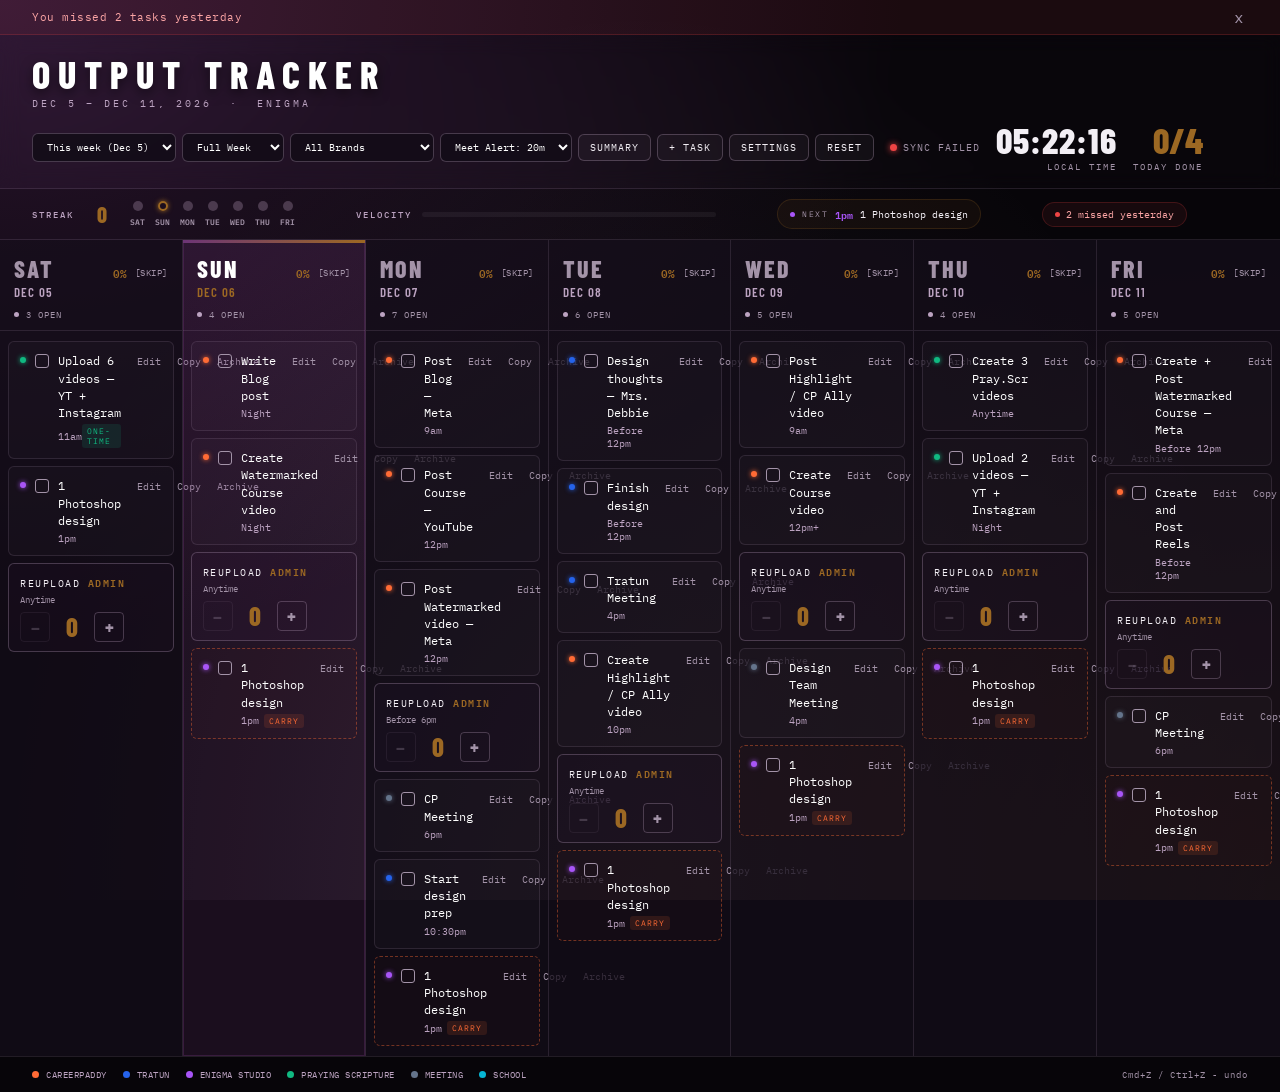
==== index.html @ 69f6b98d "Add task editing controls" ====
<!DOCTYPE html>
<html lang="en">
<head>
  <meta charset="UTF-8">
  <meta name="viewport" content="width=device-width, initial-scale=1.0">
  <title>ENIGMA - Output Tracker</title>
  <link rel="preconnect" href="https://fonts.googleapis.com">
  <link href="https://fonts.googleapis.com/css2?family=Barlow+Condensed:wght@400;600;700;800&family=IBM+Plex+Mono:wght@300;400;500;600&display=swap" rel="stylesheet">
  <link rel="stylesheet" href="styles.css">
</head>
<body>
  <div class="offline-banner" id="offlineBanner">You are offline - changes are queued and will sync when connection returns</div>
  <div class="missed-banner" id="missedBanner">
    <span id="missedBannerText"></span>
    <span class="missed-banner-dismiss" id="missedBannerDismiss">x</span>
  </div>

  <div class="header">
    <div>
      <div class="brand-title">OUTPUT TRACKER</div>
      <div class="brand-sub" id="weekRangeDisplay">ENIGMA</div>
    </div>
    <div class="header-right">
      <div class="controls-wrapper">
        <select class="select-dropdown" id="weekPicker" title="Select week"></select>
        <select class="select-dropdown" id="viewLayoutSwitch">
          <option value="week">Full Week</option>
          <option value="day">Single Day</option>
        </select>
        <select class="select-dropdown" id="brandFilter">
          <option value="all">All Brands</option>
          <option value="cp">CareerPaddy</option>
          <option value="tratun">Tratun</option>
          <option value="studio">Enigma Studio</option>
          <option value="pray">Praying Scripture</option>
          <option value="meet">Meetings</option>
          <option value="school">School</option>
        </select>
        <select class="select-dropdown" id="meetingOffsetConfig">
          <option value="20">Meet Alert: 20m</option>
          <option value="15">Meet Alert: 15m</option>
          <option value="30">Meet Alert: 30m</option>
        </select>
        <button class="action-btn" id="summaryViewToggleBtn">Summary</button>
        <button class="action-btn" id="addTaskBtn">+ Task</button>
        <button class="action-btn" id="settingsBtn">Settings</button>
        <button class="action-btn danger" id="resetBtn">Reset</button>
      </div>
      <div class="sync-indicator">
        <div class="sync-dot" id="syncDot"></div>
        <span id="syncLabel">Synced</span>
      </div>
      <div class="meta-time-block">
        <div class="clock-display">
          <div class="clock-time" id="liveClockDisplay">00:00:00</div>
          <div class="clock-label">Local Time</div>
        </div>
        <div class="today-block">
          <div class="today-count" id="todayCount">-</div>
          <div class="today-count-label">Today Done</div>
        </div>
      </div>
    </div>
  </div>

  <div class="metrics-bar">
    <div class="streak-block">
      <div class="streak-label">Streak</div>
      <div class="streak-count" id="streakCount">0</div>
      <div class="streak-dots" id="streakDots"></div>
    </div>
    <div class="velocity-block">
      <div class="streak-label">Velocity</div>
      <div class="progress-bg"><div class="progress-fill" id="velocityFill"></div></div>
    </div>
    <div id="nextUpSlot"></div>
    <div id="missedChipSlot"></div>
    <div id="realtimeBadgeSlot"></div>
  </div>

  <div class="day-tabs-row" id="dayTabsRow"></div>

  <div class="grid-wrapper" id="gridWrapper">
    <div class="week-grid" id="weekGrid">
      <div class="grid-loading">
        <div class="grid-loading-bar"><div class="grid-loading-fill"></div></div>
        <div class="grid-loading-text">Loading from cloud...</div>
      </div>
    </div>
    <div class="summary-view-pane" id="summaryViewPane">
      <div class="command-brief-card">
        <div>
          <div class="macro-title">Command Brief</div>
          <div class="brief-subtitle" id="briefSubtitle">Current week operating signal</div>
        </div>
        <div class="brief-grid" id="briefGrid"></div>
      </div>
      <div class="macro-card">
        <div class="macro-title">Brand Track Diagnostics</div>
        <div id="brandMetricsAnchor"></div>
      </div>
      <div class="reupload-running-block">
        <div class="reupload-running-title">Weekly Cumulative Reuploads</div>
        <div class="reupload-running-count" id="reuploadRunningCount">0</div>
      </div>
      <div class="history-card">
        <div class="macro-title">Week History</div>
        <div id="weekHistoryAnchor"></div>
      </div>
    </div>
  </div>

  <div class="footer-legend">
    <div class="footer-left">
      <div class="legend-item"><div class="l-dot" style="background:var(--cp)"></div>CareerPaddy</div>
      <div class="legend-item"><div class="l-dot" style="background:var(--tratun)"></div>Tratun</div>
      <div class="legend-item"><div class="l-dot" style="background:var(--studio)"></div>Enigma Studio</div>
      <div class="legend-item"><div class="l-dot" style="background:var(--pray)"></div>Praying Scripture</div>
      <div class="legend-item"><div class="l-dot" style="background:var(--meet)"></div>Meeting</div>
      <div class="legend-item"><div class="l-dot" style="background:var(--school)"></div>School</div>
    </div>
    <div class="footer-hint">Cmd+Z / Ctrl+Z - undo</div>
  </div>

  <div class="undo-toast" id="undoToast">
    <span id="undoToastMsg">Action undone</span>
    <span class="undo-btn" id="undoBtnEl">UNDO</span>
  </div>

  <div class="modal" id="taskModal">
    <div class="modal-content">
      <h3 id="taskModalTitle">INJECT CUSTOM TASK</h3>
      <select id="modDay"></select>
      <select id="modBrand">
        <option value="cp">CareerPaddy</option>
        <option value="tratun">Tratun</option>
        <option value="studio">Enigma Studio</option>
        <option value="pray">Praying Scripture</option>
        <option value="meet">Meeting</option>
        <option value="school">School</option>
      </select>
      <select id="modType">
        <option value="production">Production Task (Carries Forward)</option>
        <option value="time-anchored">Time-Anchored (Stays Behind)</option>
      </select>
      <input type="text" id="modText" placeholder="Task description">
      <input type="text" id="modTime" placeholder="Time (e.g. 4pm, 11am)">
      <label class="modal-checkbox-row">
        <input type="checkbox" id="modRecurring"> Repeat every week (recurring)
      </label>
      <div style="display:flex;gap:10px;margin-top:6px;">
        <button class="action-btn" id="modCancel" style="flex:1;">Cancel</button>
        <button class="action-btn" id="modSave" style="flex:1;background:var(--accent-purple)">Save</button>
      </div>
    </div>
  </div>

  <div class="modal" id="settingsModal">
    <div class="modal-content settings-modal-content">
      <h3>TRACKER SETTINGS</h3>
      <div class="settings-section">
        <div class="settings-label">Sync Health</div>
        <div class="settings-value" id="settingsSyncStatus">Checking...</div>
      </div>
      <div class="settings-section">
        <div class="settings-label">Database Safety</div>
        <div class="settings-copy">Keep Supabase Row Level Security enabled. The browser key is public, so the database rules are what protect your tracker.</div>
      </div>
      <div class="settings-section">
        <div class="settings-label">Local Recovery</div>
        <div class="settings-copy">If a change gets stuck after reconnecting, clear only the saved offline queue. Your visible tracker data stays untouched.</div>
        <button class="action-btn danger" id="clearQueueBtn">Clear Offline Queue</button>
      </div>
      <button class="action-btn" id="settingsCloseBtn">Close</button>
    </div>
  </div>

  <div class="modal" id="confirmModal">
    <div class="modal-content">
      <h3 id="confirmModalTitle">CONFIRM</h3>
      <div class="confirm-modal-text" id="confirmModalText"></div>
      <div class="confirm-modal-actions">
        <button class="action-btn" id="confirmModalCancel" style="flex:1;">Cancel</button>
        <button class="action-btn" id="confirmModalOk" style="flex:1;background:var(--action-pink);border-color:var(--action-pink);">Confirm</button>
      </div>
    </div>
  </div>

  <script src="app.js"></script>
</body>
</html>
---- styles.css ----
﻿:root {
      --bg: #09060b;
      --surface: rgba(19,13,24,0.75);
      --border: rgba(188,163,193,0.15);
      --border-light: rgba(188,163,193,0.3);
      --text: #F3EFF5;
      --muted: #A393A8;
      --cp: #FF6B35;
      --tratun: #2563EB;
      --studio: #A855F7;
      --pray: #10B981;
      --meet: #64748B;
      --school: #06B6D4;
      --accent-purple: #6d3576;
      --accent-gold: #9c6823;
      --accent-lavender: #bca3c1;
      --action-pink: #f472b6;
      --sync-idle: #64748B;
      --sync-pending: #F59E0B;
      --sync-ok: #10B981;
      --sync-fail: #EF4444;
      --today-glow: rgba(109,53,118,0.18);
    }

    * { margin:0; padding:0; box-sizing:border-box; }

    body {
      background:
        radial-gradient(at 0% 0%,   rgba(109,53,118,0.4)  0px, transparent 50%),
        radial-gradient(at 100% 100%,rgba(156,104,35,0.25) 0px, transparent 50%),
        radial-gradient(at 50% 100%,rgba(188,163,193,0.15) 0px, transparent 70%),
        var(--bg);
      background-attachment:fixed;
      color:var(--text);
      font-family:'IBM Plex Mono',monospace;
      min-height:100vh;
      display:flex;
      flex-direction:column;
    }

    /* ── HEADER ─────────────────────────────────────────── */
    .header {
      padding:20px 32px 16px;
      border-bottom:1px solid var(--border);
      display:flex; align-items:center; justify-content:space-between;
      flex-shrink:0; backdrop-filter:blur(10px); flex-wrap:wrap; gap:12px;
    }
    .brand-title {
      font-family:'Barlow Condensed',sans-serif;
      font-size:38px; font-weight:800; letter-spacing:8px;
      color:#fff; line-height:1; text-shadow:0 4px 12px rgba(0,0,0,0.5);
    }
    .brand-sub { font-size:10px; color:var(--accent-lavender); letter-spacing:3px; text-transform:uppercase; margin-top:4px; }

    .header-right { display:flex; align-items:center; gap:16px; flex-wrap:wrap; }
    .controls-wrapper { display:flex; align-items:center; gap:6px; flex-wrap:wrap; }

    .select-dropdown {
      background:rgba(19,13,24,0.9); border:1px solid var(--border-light);
      padding:6px 10px; border-radius:6px; color:#fff;
      font-family:inherit; font-size:10px; cursor:pointer; outline:none;
    }
    .select-dropdown option { background:#14101A; color:#fff; }

    .action-btn {
      font-family:'IBM Plex Mono',monospace; font-size:10px;
      letter-spacing:1px; text-transform:uppercase; color:var(--text);
      background:rgba(255,255,255,0.03); border:1px solid var(--border-light);
      padding:6px 11px; border-radius:6px; cursor:pointer; transition:all 0.15s; white-space:nowrap;
    }
    .action-btn:hover,.action-btn.active-view-btn { background:var(--accent-purple); border-color:var(--accent-lavender); }
    .action-btn.danger:hover { background:rgba(239,68,68,0.2); border-color:#EF4444; }

    .sync-indicator { display:flex; align-items:center; gap:6px; font-size:10px; color:var(--muted); letter-spacing:1px; text-transform:uppercase; }
    .sync-dot { width:7px; height:7px; border-radius:50%; background:var(--sync-idle); transition:all 0.3s; flex-shrink:0; }
    .sync-dot.pending { background:var(--sync-pending); box-shadow:0 0 6px var(--sync-pending); animation:pulse 1s infinite; }
    .sync-dot.ok      { background:var(--sync-ok);      box-shadow:0 0 6px var(--sync-ok); }
    .sync-dot.fail    { background:var(--sync-fail);     box-shadow:0 0 6px var(--sync-fail); }
    @keyframes pulse { 0%,100%{opacity:1}50%{opacity:0.4} }

    .meta-time-block { display:flex; align-items:center; gap:16px; }
    .clock-display { text-align:right; }
    .clock-time { font-family:'Barlow Condensed',sans-serif; font-size:36px; font-weight:800; line-height:1; color:var(--text); letter-spacing:1px; }
    .clock-label { font-size:9px; color:var(--muted); letter-spacing:2px; text-transform:uppercase; margin-top:3px; }
    .today-block { text-align:right; }
    .today-count { font-family:'Barlow Condensed',sans-serif; font-size:36px; font-weight:800; line-height:1; color:var(--accent-gold); }
    .today-count-label { font-size:9px; color:var(--muted); letter-spacing:2px; text-transform:uppercase; margin-top:3px; }

    /* ── MISSED BANNER ──────────────────────────────────── */
    .missed-banner {
      display:none; align-items:center; justify-content:space-between;
      padding:9px 32px; background:rgba(239,68,68,0.08);
      border-bottom:1px solid rgba(239,68,68,0.2);
      font-size:11px; color:#FCA5A5; letter-spacing:0.5px;
      animation:slideDown 0.25s ease;
    }
    .missed-banner.visible { display:flex; }
    .missed-banner-dismiss { cursor:pointer; color:var(--muted); font-size:16px; line-height:1; padding:0 4px; transition:color 0.15s; }
    .missed-banner-dismiss:hover { color:#fff; }
    @keyframes slideDown { from{transform:translateY(-100%);opacity:0} to{transform:translateY(0);opacity:1} }

    /* ── OFFLINE BANNER ─────────────────────────────────── */
    .offline-banner {
      background:rgba(239,68,68,0.15); border-bottom:1px solid rgba(239,68,68,0.3);
      padding:8px 32px; font-size:11px; color:#FCA5A5; letter-spacing:1px; text-align:center; display:none;
    }
    .offline-banner.visible { display:block; }

    /* ── METRICS BAR ────────────────────────────────────── */
    .metrics-bar {
      padding:10px 32px; border-bottom:1px solid var(--border);
      background:rgba(0,0,0,0.2); display:flex; align-items:center;
      justify-content:space-between; gap:20px; flex-wrap:wrap;
    }

    .streak-block { display:flex; align-items:center; gap:14px; }
    .streak-label { font-size:9px; color:var(--accent-lavender); letter-spacing:2px; text-transform:uppercase; font-weight:500; white-space:nowrap; }
    .streak-count {
      font-family:'Barlow Condensed',sans-serif; font-size:22px; font-weight:800;
      color:var(--accent-gold); line-height:1; min-width:28px; text-align:center;
    }
    .streak-dots { display:flex; gap:10px; align-items:center; }
    .s-dot { display:flex; flex-direction:column; align-items:center; gap:5px; }
    .s-circle { width:10px; height:10px; border-radius:50%; background:var(--border-light); transition:all 0.3s ease; }
    .s-circle.done    { background:var(--pray);  box-shadow:0 0 6px var(--pray); }
    .s-circle.partial { background:var(--cp);    box-shadow:0 0 6px var(--cp); }
    .s-circle.skipped { background:var(--meet);  opacity:0.4; }
    .s-circle.is-today { background:transparent; border:2px solid var(--accent-gold); box-shadow:0 0 5px var(--accent-gold); }
    .s-day-label { font-size:8px; color:var(--muted); font-weight:600; }

    .velocity-block { flex:1; max-width:360px; display:flex; align-items:center; gap:10px; }
    .progress-bg { flex:1; height:5px; background:rgba(255,255,255,0.05); border-radius:3px; overflow:hidden; }
    .progress-fill { height:100%; width:0%; background:linear-gradient(90deg,var(--accent-purple),var(--accent-gold)); transition:width 0.4s ease; }

    /* ── NEXT UP CHIP ────────────────────────────────────── */
    .next-up-chip {
      display:inline-flex; align-items:center; gap:7px;
      background:rgba(156,104,35,0.07); border:1px solid rgba(156,104,35,0.22);
      padding:5px 12px; border-radius:20px; font-size:10px; max-width:280px;
      white-space:nowrap; overflow:hidden;
    }
    .next-up-dot { width:5px; height:5px; border-radius:50%; flex-shrink:0; animation:pulse 2s infinite; }
    .next-up-label { color:var(--muted); font-size:8px; letter-spacing:1.5px; text-transform:uppercase; flex-shrink:0; }
    .next-up-time { font-weight:600; flex-shrink:0; }
    .next-up-text { color:var(--text); overflow:hidden; text-overflow:ellipsis; }

    /* ── MISSED CHIP (metrics bar) ───────────────────────── */
    .missed-chip {
      display:inline-flex; align-items:center; gap:6px;
      background:rgba(239,68,68,0.07); border:1px solid rgba(239,68,68,0.2);
      padding:5px 12px; border-radius:20px; font-size:10px; white-space:nowrap;
      cursor:pointer;
    }
    .missed-chip-dot { width:5px; height:5px; border-radius:50%; background:#EF4444; flex-shrink:0; }
    .missed-chip span { color:#FCA5A5; }

    .realtime-badge { display:inline-flex; align-items:center; gap:5px; font-size:9px; color:var(--pray); letter-spacing:1px; text-transform:uppercase; }
    .realtime-dot { width:5px; height:5px; border-radius:50%; background:var(--pray); animation:pulse 2s infinite; }

    /* ── UNDO TOAST ──────────────────────────────────────── */
    .undo-toast {
      position:fixed; bottom:80px; left:50%; transform:translateX(-50%) translateY(20px);
      background:#1e1528; border:1px solid var(--border-light);
      padding:10px 18px; border-radius:8px; display:flex; align-items:center; gap:14px;
      font-size:11px; color:var(--text); opacity:0; transition:all 0.25s;
      pointer-events:none; z-index:500; white-space:nowrap;
    }
    .undo-toast.visible { opacity:1; transform:translateX(-50%) translateY(0); pointer-events:all; }
    .undo-btn { color:var(--accent-gold); cursor:pointer; font-weight:600; text-transform:uppercase; letter-spacing:1px; }

    /* ── DAY TABS ────────────────────────────────────────── */
    .day-tabs-row { display:none; padding:8px 32px; background:rgba(0,0,0,0.1); border-bottom:1px solid var(--border); gap:8px; flex-wrap:wrap; }
    .tab-btn { background:transparent; border:1px solid transparent; color:var(--muted); font-family:inherit; font-size:11px; padding:5px 11px; border-radius:4px; cursor:pointer; transition:all 0.15s; }
    .tab-btn.active { color:#fff; background:rgba(109,53,118,0.3); border-color:var(--accent-purple); font-weight:600; }

    /* ── GRID ────────────────────────────────────────────── */
    .grid-wrapper { flex:1; overflow-x:auto; display:flex; flex-direction:column; }
    .week-grid { display:grid; grid-template-columns:repeat(7,minmax(180px,1fr)); min-width:1260px; flex:1; }
    .week-grid.single-mode { grid-template-columns:1fr; min-width:0; max-width:600px; margin:30px auto; width:100%; padding:0 20px; gap:12px; }

    .day-col {
      border-right:1px solid var(--border); background:var(--surface);
      display:flex; flex-direction:column; position:relative;
      transition:background 0.2s;
    }
    .day-col.skipped-state { opacity:0.4; }
    .day-col:last-child { border-right:none; }

    /* Today column — elevated treatment */
    .day-col.is-today {
      background:var(--today-glow);
      box-shadow:inset 0 0 0 1px rgba(109,53,118,0.35);
    }
    .day-col.is-today::before {
      content:''; position:absolute; top:0; left:0; right:0; height:3px;
      background:linear-gradient(90deg,var(--accent-purple),var(--accent-gold));
    }
    .week-grid.single-mode .day-col { border:1px solid var(--border); border-radius:8px; }

    .grid-loading { flex:1; display:flex; align-items:center; justify-content:center; flex-direction:column; gap:12px; min-height:200px; }
    .grid-loading-text { font-size:11px; color:var(--muted); letter-spacing:3px; text-transform:uppercase; }
    .grid-loading-bar { width:160px; height:3px; background:var(--border); border-radius:2px; overflow:hidden; }
    .grid-loading-fill { height:100%; width:40%; background:linear-gradient(90deg,var(--accent-purple),var(--accent-gold)); animation:loadslide 1.2s ease-in-out infinite; }
    @keyframes loadslide { 0%{transform:translateX(-100%)}100%{transform:translateX(350%)} }

    /* ── DAY HEAD ────────────────────────────────────────── */
    .day-head { padding:16px 14px 10px; border-bottom:1px solid var(--border); display:flex; flex-direction:column; gap:2px; }
    .day-head-meta { display:flex; align-items:flex-end; justify-content:space-between; }
    .day-name { font-family:'Barlow Condensed',sans-serif; font-size:24px; font-weight:800; letter-spacing:2px; color:var(--muted); line-height:1.1; }
    .day-date { font-family:'Barlow Condensed',sans-serif; font-size:13px; font-weight:600; letter-spacing:1px; color:var(--accent-lavender); text-transform:uppercase; }
    .day-pulse { display:flex; align-items:center; gap:7px; margin-top:7px; font-size:9px; color:var(--muted); letter-spacing:1px; text-transform:uppercase; }
    .day-pulse-dot { width:5px; height:5px; border-radius:50%; background:var(--accent-lavender); }
    .day-pulse.clear { color:var(--pray); }
    .day-pulse.clear .day-pulse-dot { background:var(--pray); box-shadow:0 0 6px var(--pray); }
    .day-pulse.warning { color:#FCA5A5; }
    .day-pulse.warning .day-pulse-dot { background:#EF4444; box-shadow:0 0 6px rgba(239,68,68,0.7); }
    .day-controls { display:flex; align-items:center; gap:8px; }
    .day-completion-badge { font-size:11px; font-weight:600; color:var(--accent-gold); }
    .skip-toggle-link { font-size:9px; color:var(--muted); text-transform:uppercase; letter-spacing:0.5px; cursor:pointer; transition:color 0.15s; }
    .skip-toggle-link:hover { color:var(--cp); }
    .day-col.skipped-state .skip-toggle-link { color:var(--pray); }
    .day-col.is-today .day-name { color:#fff; }
    .day-col.is-today .day-date { color:var(--accent-gold); }

    /* ── TASKS ───────────────────────────────────────────── */
    .day-tasks { padding:10px 8px; display:flex; flex-direction:column; gap:7px; flex:1; min-height:80px; }
    .empty-day-msg { display:flex; align-items:center; justify-content:center; flex:1; font-size:10px; letter-spacing:2px; color:var(--muted); text-transform:uppercase; opacity:0.5; min-height:60px; }
    .skipped-msg { display:flex; align-items:center; justify-content:center; flex:1; font-size:10px; letter-spacing:2px; color:var(--muted); text-transform:uppercase; }

    .task-item {
      padding:10px 11px; border-radius:6px;
      background:rgba(255,255,255,0.02); border:1px solid var(--border);
      cursor:pointer; transition:all 0.15s ease; user-select:none;
    }
    .task-item:hover { border-color:var(--border-light); background:rgba(255,255,255,0.04); }
    .task-item.done { opacity:0.22; }
    .task-item.carry-forward-derived { border-style:dashed; border-color:rgba(255,107,53,0.4); background:rgba(255,107,53,0.02); }
    .task-item[draggable="true"] { cursor:grab; }
    .task-item.drag-over { border-color:var(--accent-lavender); background:rgba(109,53,118,0.15); }

    /* Overdue glow */
    .task-item.overdue:not(.done) {
      border-left:3px solid rgba(239,68,68,0.6) !important;
      background:rgba(239,68,68,0.04) !important;
    }
    .task-item.overdue:not(.done) .task-time { color:rgba(239,100,100,0.9); }

    .task-row { display:flex; align-items:flex-start; justify-content:space-between; gap:10px; }
    .task-left { display:flex; align-items:flex-start; gap:9px; flex:1; }
    .brand-pip { width:6px; height:6px; border-radius:50%; flex-shrink:0; margin-top:5px; }
    .brand-cp     .brand-pip { background:var(--cp);     box-shadow:0 0 5px var(--cp); }
    .brand-tratun .brand-pip { background:var(--tratun); box-shadow:0 0 5px var(--tratun); }
    .brand-studio .brand-pip { background:var(--studio); box-shadow:0 0 5px var(--studio); }
    .brand-pray   .brand-pip { background:var(--pray);   box-shadow:0 0 5px var(--pray); }
    .brand-meet   .brand-pip { background:var(--meet);   box-shadow:0 0 5px var(--meet); }
    .brand-school .brand-pip { background:var(--school); box-shadow:0 0 5px var(--school); }

    .task-check { width:14px; height:14px; border:1.5px solid var(--muted); border-radius:3px; flex-shrink:0; margin-top:2px; display:flex; align-items:center; justify-content:center; }
    .task-item.done .task-check { background:var(--accent-purple); border-color:var(--accent-lavender); }
    .chk-svg { opacity:0; width:8px; height:6px; }
    .task-item.done .chk-svg { opacity:1; }

    .task-content { flex:1; }
    .task-text { font-size:11.5px; line-height:1.5; color:#fff; font-weight:400; }
    .task-item.done .task-text { text-decoration:line-through; color:var(--muted); }
    .task-meta-row { display:flex; align-items:center; justify-content:space-between; margin-top:3px; }
    .task-time { font-size:9.5px; color:var(--accent-lavender); }
    .task-badges { display:flex; gap:5px; align-items:center; }
    .one-time-tag  { display:inline-block; font-size:8px; letter-spacing:1px; text-transform:uppercase; color:var(--pray);   background:rgba(16,185,129,0.12); padding:2px 5px; border-radius:3px; }
    .carry-tag     { display:inline-block; font-size:8px; letter-spacing:1px; text-transform:uppercase; color:var(--cp);     background:rgba(255,107,53,0.12); padding:2px 5px; border-radius:3px; }
    .recurring-tag { display:inline-block; font-size:8px; letter-spacing:1px; text-transform:uppercase; color:var(--tratun); background:rgba(37,99,235,0.12);  padding:2px 5px; border-radius:3px; }

    .delete-task-btn { color:var(--muted); cursor:pointer; font-size:14px; font-weight:800; line-height:1; padding:0 4px; transition:color 0.15s; flex-shrink:0; }
    .delete-task-btn:hover { color:var(--action-pink); }
    .task-actions { display:flex; align-items:center; gap:4px; flex-shrink:0; }
    .task-action-btn {
      color:var(--muted);
      background:transparent;
      border:1px solid transparent;
      border-radius:4px;
      cursor:pointer;
      font-family:inherit;
      font-size:10px;
      line-height:1;
      padding:4px 5px;
      transition:all 0.15s;
    }
    .task-action-btn:hover { color:#fff; border-color:var(--border-light); background:rgba(255,255,255,0.05); }
    .task-action-btn.danger:hover { color:var(--action-pink); border-color:rgba(244,114,182,0.45); }

    .task-notes-drawer { max-height:0; overflow:hidden; transition:max-height 0.22s cubic-bezier(0.4,0,0.2,1); }
    .task-notes-drawer.open { max-height:100px; }
    .task-notes-field { width:100%; background:rgba(0,0,0,0.4); border:1px solid var(--border); border-radius:4px; color:var(--accent-lavender); font-family:inherit; font-size:11px; padding:6px 8px; margin-top:8px; outline:none; resize:none; }
    .task-notes-field:focus { border-color:var(--accent-purple); }

    /* ── COUNTER ─────────────────────────────────────────── */
    .counter-widget { border:1px solid var(--border-light); border-radius:6px; padding:9px 11px; background:rgba(109,53,118,0.05); }
    .counter-head { font-size:10px; color:var(--text); letter-spacing:1.5px; text-transform:uppercase; margin-bottom:3px; }
    .counter-head span { color:var(--accent-gold); font-weight:600; }
    .counter-time { font-size:9px; color:var(--muted); margin-bottom:7px; }
    .counter-stepper { display:flex; align-items:center; gap:8px; }
    .c-step-btn { width:30px; height:30px; border:1.5px solid var(--border-light); background:transparent; color:var(--muted); font-family:'Barlow Condensed',sans-serif; font-size:20px; font-weight:700; border-radius:4px; cursor:pointer; transition:all 0.12s; display:flex; align-items:center; justify-content:center; }
    .c-step-btn:hover:not(:disabled) { border-color:var(--accent-lavender); color:var(--text); }
    .c-step-btn:active:not(:disabled) { background:var(--accent-purple); }
    .c-step-btn:disabled { opacity:0.3; cursor:not-allowed; }
    .c-count-display { font-family:'Barlow Condensed',sans-serif; font-size:26px; font-weight:800; color:var(--accent-gold); min-width:28px; text-align:center; line-height:1; }

    /* ── SUMMARY ─────────────────────────────────────────── */
    .summary-view-pane { display:none; max-width:860px; width:100%; margin:40px auto; padding:0 20px; flex-direction:column; gap:24px; }
    .command-brief-card {
      background:linear-gradient(135deg,rgba(109,53,118,0.22),rgba(156,104,35,0.08));
      border:1px solid var(--border-light);
      border-radius:8px;
      padding:24px;
      display:flex;
      flex-direction:column;
      gap:18px;
      box-shadow:0 18px 50px rgba(0,0,0,0.16);
    }
    .brief-subtitle { margin-top:5px; color:var(--muted); font-size:11px; letter-spacing:1px; text-transform:uppercase; }
    .brief-grid { display:grid; grid-template-columns:repeat(4,minmax(0,1fr)); gap:12px; }
    .brief-tile {
      background:rgba(9,6,11,0.44);
      border:1px solid var(--border);
      border-radius:7px;
      padding:13px;
      min-height:86px;
      display:flex;
      flex-direction:column;
      justify-content:space-between;
    }
    .brief-tile-label { color:var(--muted); font-size:9px; letter-spacing:1.4px; text-transform:uppercase; }
    .brief-tile-value { font-family:'Barlow Condensed',sans-serif; font-size:30px; font-weight:800; line-height:1; color:#fff; }
    .brief-tile-note { color:var(--accent-lavender); font-size:10px; line-height:1.35; }
    .brief-tile.warning .brief-tile-value { color:#FCA5A5; }
    .brief-tile.good .brief-tile-value { color:var(--pray); }
    .brief-tile.attention .brief-tile-value { color:var(--accent-gold); }
    .macro-card { background:var(--surface); border:1px solid var(--border); border-radius:8px; padding:24px; }
    .macro-title { font-family:'Barlow Condensed',sans-serif; font-size:22px; font-weight:800; letter-spacing:1.5px; text-transform:uppercase; color:#fff; margin-bottom:18px; border-bottom:1px solid var(--border); padding-bottom:10px; }
    .brand-row-metric { display:flex; flex-direction:column; gap:7px; margin-bottom:18px; }
    .brand-row-meta { display:flex; justify-content:space-between; font-size:11px; text-transform:uppercase; }
    .brand-label-text { font-weight:600; display:flex; align-items:center; gap:8px; }
    .brand-bar-track { width:100%; height:7px; background:rgba(255,255,255,0.05); border-radius:4px; overflow:hidden; }
    .brand-bar-fill { height:100%; width:0%; transition:width 0.5s ease; border-radius:4px; }
    .reupload-running-block { display:flex; align-items:center; justify-content:space-between; background:rgba(255,107,53,0.05); border:1px dashed var(--cp); padding:16px; border-radius:6px; }
    .reupload-running-title { font-size:13px; font-weight:600; text-transform:uppercase; letter-spacing:1px; color:var(--text); }
    .reupload-running-count { font-family:'Barlow Condensed',sans-serif; font-size:36px; font-weight:800; color:var(--cp); }
    .history-card { background:var(--surface); border:1px solid var(--border); border-radius:8px; padding:24px; }
    .history-note { font-size:11px; color:var(--muted); font-style:italic; }

    /* ── MODALS ──────────────────────────────────────────── */
    .modal { display:none; position:fixed; top:0; left:0; width:100%; height:100%; background:rgba(7,7,15,0.85); backdrop-filter:blur(8px); justify-content:center; align-items:center; z-index:1000; }
    .modal-content { background:#14101A; border:1px solid var(--border-light); padding:26px; border-radius:8px; width:360px; display:flex; flex-direction:column; gap:13px; max-height:90vh; overflow-y:auto; }
    .modal-content h3 { font-family:'Barlow Condensed',sans-serif; font-size:20px; }
    .modal-content input,.modal-content select { background:rgba(255,255,255,0.05); border:1px solid var(--border); border-radius:5px; padding:9px; color:#fff; font-family:inherit; font-size:11px; outline:none; }
    .modal-content select option { background:#14101A; color:#fff; }
    .modal-checkbox-row { display:flex; align-items:center; gap:10px; font-size:11px; color:var(--muted); cursor:pointer; }
    .modal-checkbox-row input[type=checkbox] { width:14px; height:14px; cursor:pointer; accent-color:var(--accent-purple); }
    .confirm-modal-text { font-size:12px; color:var(--muted); line-height:1.6; }
    .confirm-modal-actions { display:flex; gap:10px; margin-top:4px; }
    .settings-modal-content { width:420px; }
    .settings-section {
      border:1px solid var(--border);
      background:rgba(255,255,255,0.025);
      border-radius:7px;
      padding:13px;
      display:flex;
      flex-direction:column;
      gap:8px;
    }
    .settings-label { color:var(--accent-lavender); font-size:9px; letter-spacing:1.4px; text-transform:uppercase; }
    .settings-value { color:#fff; font-size:12px; line-height:1.45; }
    .settings-copy { color:var(--muted); font-size:11px; line-height:1.55; }

    /* ── FOOTER ──────────────────────────────────────────── */
    .footer-legend {
      padding:12px 32px; border-top:1px solid var(--border);
      display:flex; gap:16px; flex-wrap:wrap; background:rgba(0,0,0,0.2);
      align-items:center; justify-content:space-between;
    }
    .footer-left { display:flex; gap:16px; flex-wrap:wrap; align-items:center; }
    .legend-item { display:flex; align-items:center; gap:7px; font-size:9px; color:var(--accent-lavender); text-transform:uppercase; letter-spacing:0.5px; }
    .l-dot { width:7px; height:7px; border-radius:50%; }
    .footer-hint { font-size:9px; color:var(--muted); letter-spacing:1px; }

    @media (max-width:1024px) {
      .header { align-items:flex-start; }
      .header-right { width:100%; justify-content:space-between; }
      .controls-wrapper { flex:1; }
      .grid-wrapper { overflow-x:visible; }
      .week-grid {
        min-width:0;
        grid-template-columns:1fr;
        gap:10px;
        padding:14px;
      }
      .day-col {
        border:1px solid var(--border);
        border-radius:8px;
        overflow:hidden;
      }
      .day-col:last-child { border-right:1px solid var(--border); }
      .footer-legend { align-items:flex-start; }
    }

    @media (max-width:768px) {
      .header { padding:14px 16px; }
      .brand-title { font-size:28px; letter-spacing:4px; }
      .brand-sub { letter-spacing:2px; line-height:1.4; }
      .header-right { gap:12px; }
      .controls-wrapper {
        display:grid;
        grid-template-columns:repeat(2,minmax(0,1fr));
        width:100%;
      }
      .select-dropdown,.action-btn { width:100%; min-height:34px; }
      .sync-indicator { order:3; }
      .meta-time-block { width:100%; justify-content:space-between; }
      .clock-display,.today-block { text-align:left; }
      .today-block { text-align:right; }
      .clock-time,.today-count { font-size:26px; }
      .metrics-bar {
        padding:10px 16px;
        gap:12px;
        align-items:flex-start;
      }
      .streak-block,.velocity-block,.next-up-chip,.missed-chip {
        width:100%;
        max-width:none;
      }
      .velocity-block { flex:0 0 100%; }
      .day-tabs-row { padding:7px 16px; overflow-x:auto; flex-wrap:nowrap; }
      .tab-btn { flex:0 0 auto; }
      .week-grid { padding:12px; gap:12px; }
      .day-head { padding:14px 13px 10px; }
      .task-item { padding:11px; }
      .modal { padding:16px; align-items:flex-start; overflow-y:auto; }
      .modal-content { width:100%; max-width:420px; padding:20px; margin:auto 0; }
      .reupload-running-block { align-items:flex-start; flex-direction:column; gap:8px; }
      .brief-grid { grid-template-columns:repeat(2,minmax(0,1fr)); }
      .footer-legend { padding:10px 16px; gap:10px; }
      .footer-left { gap:10px; }
      .footer-hint { width:100%; }
      .missed-banner { padding:8px 16px; }
    }

    @media (max-width:420px) {
      .brand-title { font-size:24px; letter-spacing:3px; }
      .controls-wrapper { grid-template-columns:1fr; }
      .metrics-bar { font-size:10px; }
      .brief-grid { grid-template-columns:1fr; }
      .streak-dots { gap:7px; }
      .task-row { gap:8px; }
      .task-text { font-size:11px; }
      .undo-toast {
        width:calc(100% - 28px);
        justify-content:space-between;
        white-space:normal;
      }
    }
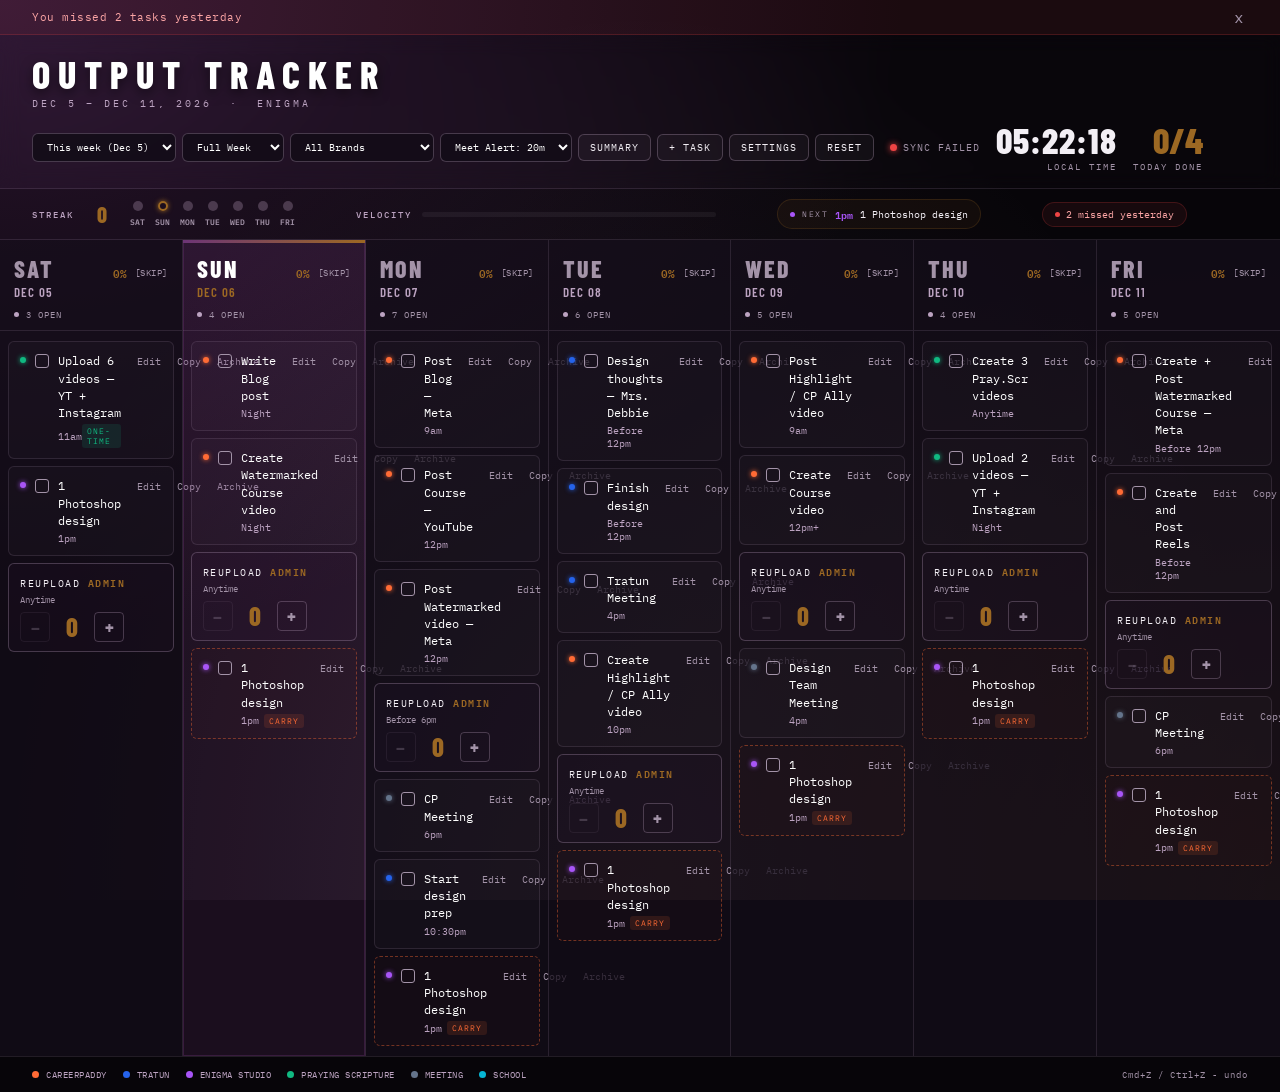
==== commit 92c3804f: "Add archive bin for tasks" ====
--- a/index.html
+++ b/index.html
@@ -99,6 +99,12 @@
         <div class="macro-title">Brand Track Diagnostics</div>
         <div id="brandMetricsAnchor"></div>
       </div>
+      <div class="analytics-card">
+        <div class="macro-title">Analytics</div>
+        <div class="analytics-grid" id="analyticsGrid"></div>
+        <div class="analytics-subtitle">Daily Flow</div>
+        <div class="day-analytics-list" id="dayAnalyticsAnchor"></div>
+      </div>
       <div class="reupload-running-block">
         <div class="reupload-running-title">Weekly Cumulative Reuploads</div>
         <div class="reupload-running-count" id="reuploadRunningCount">0</div>
@@ -171,6 +177,11 @@
         <div class="settings-copy">If a change gets stuck after reconnecting, clear only the saved offline queue. Your visible tracker data stays untouched.</div>
         <button class="action-btn danger" id="clearQueueBtn">Clear Offline Queue</button>
       </div>
+      <div class="settings-section">
+        <div class="settings-label">Archive Bin</div>
+        <div class="settings-copy">Archived tasks are hidden from the tracker but can be restored here.</div>
+        <div class="archive-list" id="archiveList"></div>
+      </div>
       <button class="action-btn" id="settingsCloseBtn">Close</button>
     </div>
   </div>
--- a/styles.css
+++ b/styles.css
@@ -337,6 +337,28 @@
     .brief-tile.attention .brief-tile-value { color:var(--accent-gold); }
     .macro-card { background:var(--surface); border:1px solid var(--border); border-radius:8px; padding:24px; }
     .macro-title { font-family:'Barlow Condensed',sans-serif; font-size:22px; font-weight:800; letter-spacing:1.5px; text-transform:uppercase; color:#fff; margin-bottom:18px; border-bottom:1px solid var(--border); padding-bottom:10px; }
+    .analytics-card { background:var(--surface); border:1px solid var(--border); border-radius:8px; padding:24px; }
+    .analytics-grid { display:grid; grid-template-columns:repeat(3,minmax(0,1fr)); gap:12px; margin-bottom:20px; }
+    .analytics-tile { background:rgba(255,255,255,0.025); border:1px solid var(--border); border-radius:7px; padding:14px; min-height:94px; }
+    .analytics-label { color:var(--muted); font-size:9px; letter-spacing:1.4px; text-transform:uppercase; margin-bottom:9px; }
+    .analytics-value { font-family:'Barlow Condensed',sans-serif; font-size:32px; font-weight:800; line-height:1; color:#fff; }
+    .analytics-note { color:var(--accent-lavender); font-size:10px; line-height:1.45; margin-top:8px; }
+    .analytics-tile.good .analytics-value { color:var(--pray); }
+    .analytics-tile.warning .analytics-value { color:#FCA5A5; }
+    .analytics-tile.attention .analytics-value { color:var(--accent-gold); }
+    .analytics-subtitle { color:var(--accent-lavender); font-size:9px; letter-spacing:1.6px; text-transform:uppercase; margin:4px 0 12px; }
+    .day-analytics-list { display:flex; flex-direction:column; gap:10px; }
+    .day-analytics-row { display:grid; grid-template-columns:52px 1fr 74px; align-items:center; gap:12px; font-size:11px; }
+    .day-analytics-name { color:#fff; font-weight:600; letter-spacing:1px; }
+    .day-analytics-track { height:7px; background:rgba(255,255,255,0.05); border-radius:4px; overflow:hidden; }
+    .day-analytics-fill { height:100%; width:0%; background:linear-gradient(90deg,var(--accent-purple),var(--accent-gold)); border-radius:4px; transition:width 0.35s ease; }
+    .day-analytics-meta { color:var(--muted); text-align:right; }
+    .history-strip { display:flex; flex-direction:column; gap:10px; }
+    .history-row { display:grid; grid-template-columns:92px 1fr 52px; align-items:center; gap:12px; font-size:11px; }
+    .history-week-label { color:#fff; }
+    .history-track { height:7px; background:rgba(255,255,255,0.05); border-radius:4px; overflow:hidden; }
+    .history-fill { height:100%; background:var(--accent-gold); border-radius:4px; }
+    .history-percent { color:var(--accent-lavender); text-align:right; }
     .brand-row-metric { display:flex; flex-direction:column; gap:7px; margin-bottom:18px; }
     .brand-row-meta { display:flex; justify-content:space-between; font-size:11px; text-transform:uppercase; }
     .brand-label-text { font-weight:600; display:flex; align-items:center; gap:8px; }
@@ -371,6 +393,21 @@
     .settings-label { color:var(--accent-lavender); font-size:9px; letter-spacing:1.4px; text-transform:uppercase; }
     .settings-value { color:#fff; font-size:12px; line-height:1.45; }
     .settings-copy { color:var(--muted); font-size:11px; line-height:1.55; }
+    .archive-list { display:flex; flex-direction:column; gap:9px; max-height:220px; overflow-y:auto; }
+    .archive-empty { color:var(--muted); font-size:11px; font-style:italic; }
+    .archive-row {
+      display:grid;
+      grid-template-columns:1fr auto;
+      gap:10px;
+      align-items:center;
+      border:1px solid var(--border);
+      background:rgba(0,0,0,0.18);
+      border-radius:6px;
+      padding:10px;
+    }
+    .archive-title { color:#fff; font-size:11px; line-height:1.4; }
+    .archive-meta { color:var(--muted); font-size:9px; margin-top:3px; text-transform:uppercase; letter-spacing:0.8px; }
+    .archive-actions { display:flex; gap:5px; align-items:center; }
 
     /* ── FOOTER ──────────────────────────────────────────── */
     .footer-legend {
@@ -437,6 +474,8 @@
       .modal { padding:16px; align-items:flex-start; overflow-y:auto; }
       .modal-content { width:100%; max-width:420px; padding:20px; margin:auto 0; }
       .reupload-running-block { align-items:flex-start; flex-direction:column; gap:8px; }
+      .analytics-grid { grid-template-columns:1fr; }
+      .day-analytics-row,.history-row { grid-template-columns:48px 1fr 48px; gap:8px; }
       .brief-grid { grid-template-columns:repeat(2,minmax(0,1fr)); }
       .footer-legend { padding:10px 16px; gap:10px; }
       .footer-left { gap:10px; }
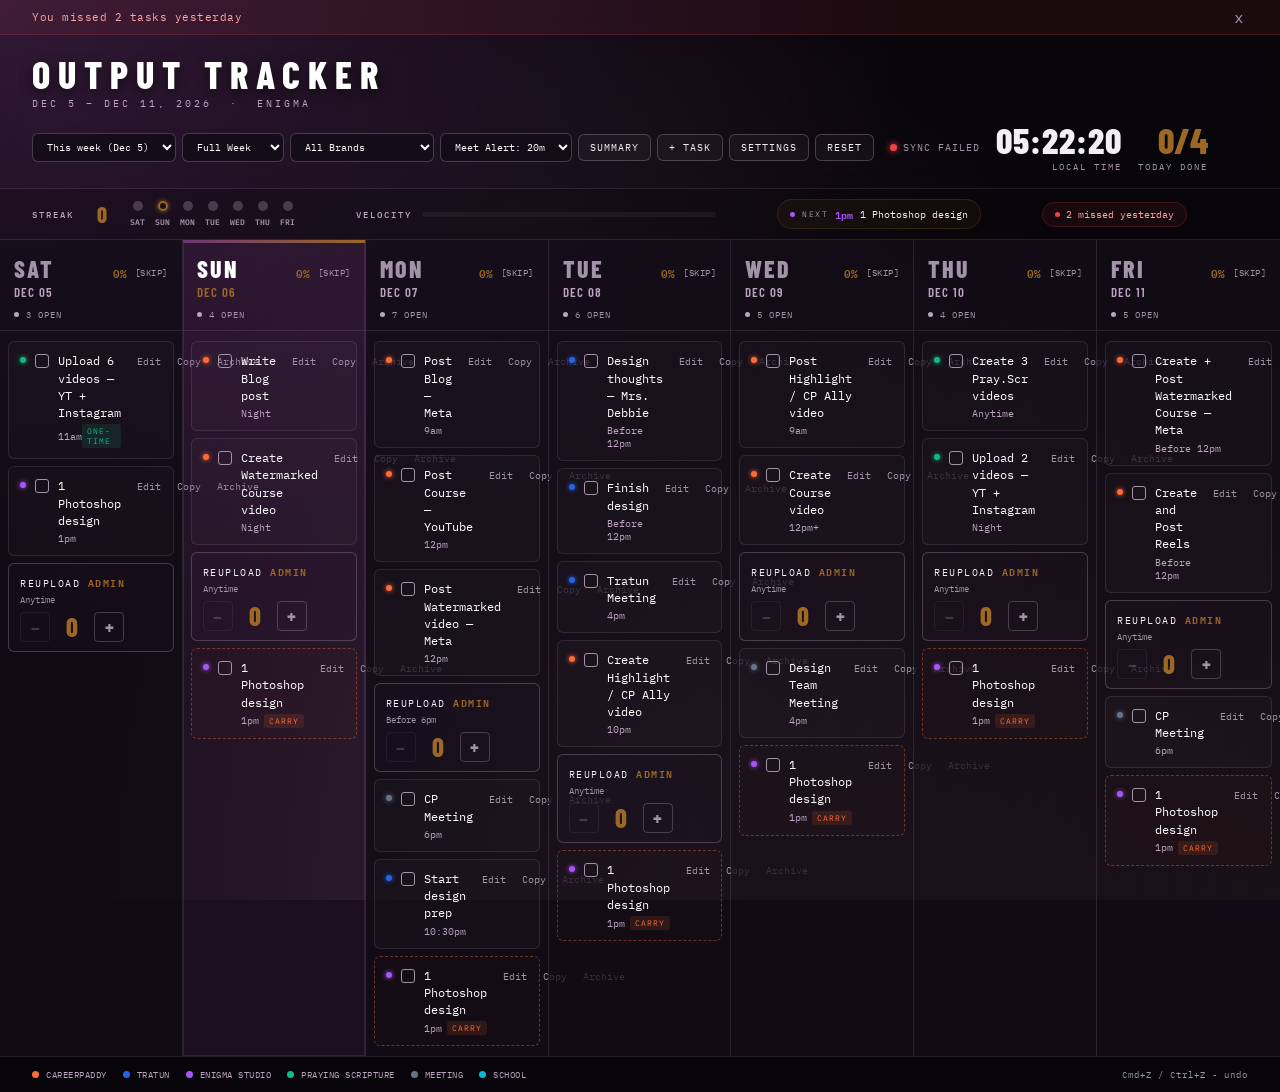
==== commit a1f07427: "Add weekly report download Add weekly report download" ====
--- a/index.html
+++ b/index.html
@@ -94,6 +94,10 @@
           <div class="brief-subtitle" id="briefSubtitle">Current week operating signal</div>
         </div>
         <div class="brief-grid" id="briefGrid"></div>
+        <div class="report-actions">
+          <button class="action-btn" id="downloadCsvBtn">Download CSV</button>
+          <button class="action-btn" id="printReportBtn">Print Report</button>
+        </div>
       </div>
       <div class="macro-card">
         <div class="macro-title">Brand Track Diagnostics</div>
--- a/styles.css
+++ b/styles.css
@@ -335,6 +335,8 @@
     .brief-tile.warning .brief-tile-value { color:#FCA5A5; }
     .brief-tile.good .brief-tile-value { color:var(--pray); }
     .brief-tile.attention .brief-tile-value { color:var(--accent-gold); }
+    .report-actions { display:flex; gap:10px; flex-wrap:wrap; }
+    .report-actions .action-btn { min-width:130px; }
     .macro-card { background:var(--surface); border:1px solid var(--border); border-radius:8px; padding:24px; }
     .macro-title { font-family:'Barlow Condensed',sans-serif; font-size:22px; font-weight:800; letter-spacing:1.5px; text-transform:uppercase; color:#fff; margin-bottom:18px; border-bottom:1px solid var(--border); padding-bottom:10px; }
     .analytics-card { background:var(--surface); border:1px solid var(--border); border-radius:8px; padding:24px; }
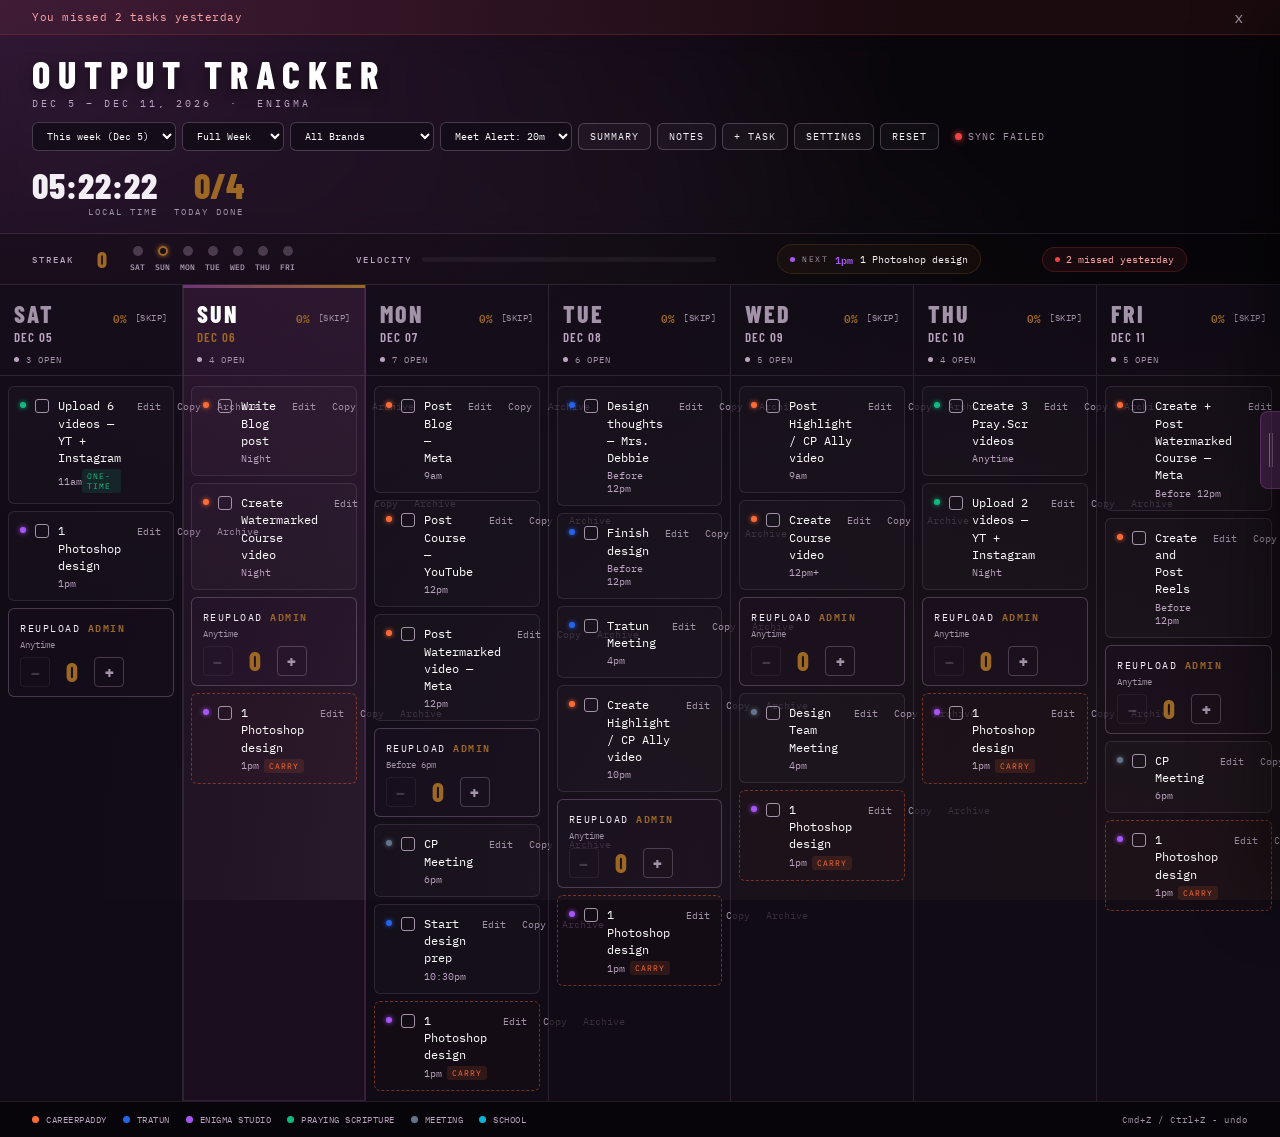
==== commit 0c9e2331: "note taker" ====
--- a/index.html
+++ b/index.html
@@ -42,6 +42,7 @@
           <option value="30">Meet Alert: 30m</option>
         </select>
         <button class="action-btn" id="summaryViewToggleBtn">Summary</button>
+        <button class="action-btn" id="weeklyNotesBtn">Notes</button>
         <button class="action-btn" id="addTaskBtn">+ Task</button>
         <button class="action-btn" id="settingsBtn">Settings</button>
         <button class="action-btn danger" id="resetBtn">Reset</button>
@@ -136,6 +137,57 @@
     <span id="undoToastMsg">Action undone</span>
     <span class="undo-btn" id="undoBtnEl">UNDO</span>
   </div>
+
+  <button class="notes-drawer-handle" id="weeklyNotesHandle" type="button" title="Open Brain Dump" aria-label="Open Brain Dump">
+    <span></span>
+  </button>
+  <div class="notes-overlay" id="weeklyNotesOverlay"></div>
+  <aside class="weekly-notes-drawer" id="weeklyNotesDrawer" aria-hidden="true">
+    <div class="weekly-notes-head">
+      <div>
+        <div class="weekly-notes-kicker">Capture - Extract - Push</div>
+        <div class="weekly-notes-title" id="weeklyNotesTitle">Brain Dump</div>
+      </div>
+      <button class="notes-close-btn" id="weeklyNotesCloseBtn" type="button">Close</button>
+    </div>
+
+    <div class="notes-drawer-tabs">
+      <button class="notes-drawer-tab active" type="button" data-notes-tab="capture">Capture</button>
+      <button class="notes-drawer-tab" type="button" data-notes-tab="saved">Saved Notes</button>
+    </div>
+
+    <div class="notes-capture-panel" id="notesCapturePanel">
+      <div class="notes-brand-selector" id="notesBrandSelector">
+        <button class="notes-brand-chip active" type="button" data-brand="general">General</button>
+        <button class="notes-brand-chip" type="button" data-brand="cp">CP</button>
+        <button class="notes-brand-chip" type="button" data-brand="tratun">Tratun</button>
+        <button class="notes-brand-chip" type="button" data-brand="studio">Studio</button>
+        <button class="notes-brand-chip" type="button" data-brand="pray">Pray.Scr</button>
+        <button class="notes-brand-chip" type="button" data-brand="meet">Meeting</button>
+        <button class="notes-brand-chip" type="button" data-brand="school">School</button>
+      </div>
+
+      <textarea id="weeklyNotesInput" class="weekly-notes-input" placeholder="Dump everything here - meeting notes, ideas, tasks, reminders, random thoughts. Do not clean it up. Just write."></textarea>
+
+      <div class="notes-capture-actions">
+        <button class="notes-save-btn" id="saveBrainDumpBtn" type="button">Save Note</button>
+        <button class="notes-extract-btn" id="extractTasksBtn" type="button">
+          <span id="extractTasksIcon">+</span>
+          <span id="extractTasksLabel">Extract Tasks</span>
+        </button>
+      </div>
+
+      <div class="notes-suggestions-area" id="notesSuggestionsArea"></div>
+    </div>
+
+    <div class="notes-saved-panel" id="notesSavedPanel">
+      <div class="notes-list" id="brainDumpNotesList"></div>
+    </div>
+
+    <div class="weekly-notes-foot">
+      <span id="weeklyNotesStatus">Saved with this week</span>
+    </div>
+  </aside>
 
   <div class="modal" id="taskModal">
     <div class="modal-content">
--- a/styles.css
+++ b/styles.css
@@ -292,6 +292,226 @@
     .task-notes-drawer.open { max-height:100px; }
     .task-notes-field { width:100%; background:rgba(0,0,0,0.4); border:1px solid var(--border); border-radius:4px; color:var(--accent-lavender); font-family:inherit; font-size:11px; padding:6px 8px; margin-top:8px; outline:none; resize:none; }
     .task-notes-field:focus { border-color:var(--accent-purple); }
+
+    /* ── WEEKLY NOTES DRAWER ────────────────────────────── */
+    .notes-drawer-handle {
+      position:fixed;
+      right:0;
+      top:50%;
+      transform:translateY(-50%);
+      width:20px;
+      height:78px;
+      border:1px solid var(--accent-purple);
+      border-right:none;
+      border-radius:8px 0 0 8px;
+      background:rgba(109,53,118,0.48);
+      cursor:pointer;
+      z-index:820;
+      display:flex;
+      align-items:center;
+      justify-content:center;
+      transition:width 0.16s ease,background 0.16s ease;
+    }
+    .notes-drawer-handle:hover { width:26px; background:rgba(109,53,118,0.78); }
+    .notes-drawer-handle.hidden { opacity:0; pointer-events:none; }
+    .notes-drawer-handle span {
+      width:4px;
+      height:34px;
+      border-left:1px solid rgba(243,239,245,0.45);
+      border-right:1px solid rgba(243,239,245,0.28);
+    }
+    .notes-overlay {
+      position:fixed;
+      inset:0;
+      background:rgba(7,7,15,0.58);
+      backdrop-filter:blur(4px);
+      opacity:0;
+      pointer-events:none;
+      transition:opacity 0.22s ease;
+      z-index:850;
+    }
+    .notes-overlay.visible { opacity:1; pointer-events:all; }
+    .weekly-notes-drawer {
+      position:fixed;
+      top:0;
+      right:0;
+      width:min(420px,100vw);
+      height:100vh;
+      background:rgba(20,16,26,0.98);
+      border-left:1px solid var(--border-light);
+      box-shadow:-22px 0 60px rgba(0,0,0,0.34);
+      z-index:900;
+      transform:translateX(100%);
+      transition:transform 0.24s cubic-bezier(0.4,0,0.2,1);
+      display:flex;
+      flex-direction:column;
+      padding:22px;
+      gap:16px;
+    }
+    .weekly-notes-drawer.open { transform:translateX(0); }
+    .weekly-notes-head {
+      display:flex;
+      align-items:flex-start;
+      justify-content:space-between;
+      gap:12px;
+      border-bottom:1px solid var(--border);
+      padding-bottom:14px;
+    }
+    .weekly-notes-kicker {
+      color:var(--accent-lavender);
+      font-size:9px;
+      letter-spacing:1.8px;
+      text-transform:uppercase;
+      margin-bottom:5px;
+    }
+    .weekly-notes-title {
+      font-family:'Barlow Condensed',sans-serif;
+      font-size:28px;
+      font-weight:800;
+      color:#fff;
+      line-height:1;
+      letter-spacing:1px;
+    }
+    .notes-close-btn {
+      background:transparent;
+      border:1px solid var(--border-light);
+      color:var(--muted);
+      border-radius:6px;
+      cursor:pointer;
+      font-family:inherit;
+      font-size:10px;
+      letter-spacing:1px;
+      padding:7px 10px;
+      text-transform:uppercase;
+    }
+    .notes-close-btn:hover { color:#fff; background:rgba(255,255,255,0.05); }
+    .weekly-notes-input {
+      flex:1;
+      min-height:320px;
+      width:100%;
+      resize:none;
+      border:1px solid var(--border);
+      border-radius:8px;
+      background:rgba(0,0,0,0.28);
+      color:var(--text);
+      font-family:'IBM Plex Mono',monospace;
+      font-size:12px;
+      line-height:1.65;
+      padding:14px;
+      outline:none;
+    }
+    .weekly-notes-input:focus { border-color:var(--accent-lavender); }
+    .weekly-notes-input:disabled { opacity:0.7; cursor:not-allowed; }
+    .notes-drawer-tabs {
+      display:grid;
+      grid-template-columns:1fr 1fr;
+      border:1px solid var(--border);
+      border-radius:7px;
+      overflow:hidden;
+      flex-shrink:0;
+    }
+    .notes-drawer-tab {
+      background:rgba(255,255,255,0.025);
+      border:none;
+      color:var(--muted);
+      cursor:pointer;
+      font-family:inherit;
+      font-size:10px;
+      letter-spacing:1px;
+      padding:10px;
+      text-transform:uppercase;
+    }
+    .notes-drawer-tab.active { background:rgba(109,53,118,0.34); color:#fff; }
+    .notes-capture-panel { display:flex; flex:1; min-height:0; flex-direction:column; gap:12px; }
+    .notes-saved-panel { display:none; flex:1; min-height:0; overflow-y:auto; }
+    .notes-brand-selector { display:flex; gap:6px; flex-wrap:wrap; flex-shrink:0; }
+    .notes-brand-chip {
+      border:1px solid var(--border);
+      background:rgba(255,255,255,0.025);
+      color:var(--muted);
+      border-radius:16px;
+      cursor:pointer;
+      font-family:inherit;
+      font-size:9px;
+      padding:5px 9px;
+      transition:all 0.15s;
+    }
+    .notes-brand-chip.active,.notes-brand-chip:hover { color:#fff; border-color:var(--accent-lavender); background:rgba(109,53,118,0.28); }
+    .notes-capture-actions { display:grid; grid-template-columns:1fr 1fr; gap:10px; flex-shrink:0; }
+    .notes-save-btn,.notes-extract-btn,.notes-push-btn,.notes-dismiss-btn {
+      border:1px solid var(--border-light);
+      border-radius:6px;
+      cursor:pointer;
+      font-family:inherit;
+      font-size:10px;
+      letter-spacing:1px;
+      padding:10px;
+      text-transform:uppercase;
+    }
+    .notes-save-btn { background:rgba(255,255,255,0.035); color:var(--text); }
+    .notes-extract-btn { background:linear-gradient(135deg,rgba(109,53,118,0.55),rgba(156,104,35,0.32)); color:#fff; display:flex; align-items:center; justify-content:center; gap:7px; }
+    .notes-save-btn:hover,.notes-extract-btn:hover,.notes-push-btn:hover,.notes-dismiss-btn:hover { border-color:var(--accent-lavender); }
+    .notes-save-btn:disabled,.notes-extract-btn:disabled { opacity:0.45; cursor:not-allowed; }
+    .notes-suggestions-area { overflow-y:auto; max-height:42vh; padding-right:2px; }
+    .notes-suggestions-panel { display:flex; flex-direction:column; gap:9px; }
+    .notes-suggestions-head { color:var(--accent-lavender); font-size:9px; letter-spacing:1.4px; text-transform:uppercase; }
+    .notes-suggestion-card {
+      border:1px solid var(--border);
+      background:rgba(0,0,0,0.18);
+      border-radius:7px;
+      padding:11px;
+      display:flex;
+      flex-direction:column;
+      gap:9px;
+    }
+    .notes-suggestion-title { color:#fff; font-size:12px; line-height:1.45; }
+    .notes-suggestion-meta { display:grid; grid-template-columns:1fr 1fr; gap:7px; }
+    .notes-suggestion-input { grid-column:1 / -1; }
+    .notes-suggestion-select,.notes-suggestion-input {
+      min-width:0;
+      background:rgba(255,255,255,0.05);
+      border:1px solid var(--border);
+      border-radius:5px;
+      color:#fff;
+      font-family:inherit;
+      font-size:10px;
+      padding:7px;
+      outline:none;
+    }
+    .notes-suggestion-select option { background:#14101A; color:#fff; }
+    .notes-suggestion-actions { display:flex; gap:8px; }
+    .notes-push-btn { flex:1; background:rgba(16,185,129,0.11); color:var(--pray); border-color:rgba(16,185,129,0.28); }
+    .notes-dismiss-btn { width:96px; background:transparent; color:var(--muted); }
+    .notes-list { display:flex; flex-direction:column; gap:9px; }
+    .notes-empty { color:var(--muted); font-size:11px; text-align:center; padding:28px 0; }
+    .brain-note-entry {
+      border:1px solid var(--border);
+      background:rgba(255,255,255,0.025);
+      border-radius:7px;
+      padding:11px;
+    }
+    .brain-note-head { display:flex; justify-content:space-between; gap:10px; align-items:flex-start; margin-bottom:7px; }
+    .brain-note-meta { display:flex; gap:7px; flex-wrap:wrap; align-items:center; }
+    .brain-note-brand { font-size:9px; padding:3px 7px; border-radius:12px; background:rgba(156,104,35,0.16); color:var(--accent-gold); }
+    .brain-note-brand.brand-cp { color:var(--cp); background:rgba(255,107,53,0.14); }
+    .brain-note-brand.brand-tratun { color:var(--tratun); background:rgba(37,99,235,0.14); }
+    .brain-note-brand.brand-studio { color:var(--studio); background:rgba(168,85,247,0.14); }
+    .brain-note-brand.brand-pray { color:var(--pray); background:rgba(16,185,129,0.14); }
+    .brain-note-brand.brand-meet { color:var(--meet); background:rgba(100,116,139,0.18); }
+    .brain-note-brand.brand-school { color:var(--school); background:rgba(6,182,212,0.14); }
+    .brain-note-time { color:var(--muted); font-size:9px; }
+    .brain-note-delete { background:transparent; border:none; color:var(--muted); cursor:pointer; font-size:13px; }
+    .brain-note-delete:hover { color:var(--action-pink); }
+    .brain-note-delete:disabled { opacity:0.35; cursor:not-allowed; }
+    .brain-note-text { color:var(--text); font-size:11px; line-height:1.6; white-space:pre-wrap; }
+    .weekly-notes-foot {
+      display:flex;
+      justify-content:space-between;
+      color:var(--muted);
+      font-size:10px;
+      line-height:1.4;
+      min-height:18px;
+    }
 
     /* ── COUNTER ─────────────────────────────────────────── */
     .counter-widget { border:1px solid var(--border-light); border-radius:6px; padding:9px 11px; background:rgba(109,53,118,0.05); }
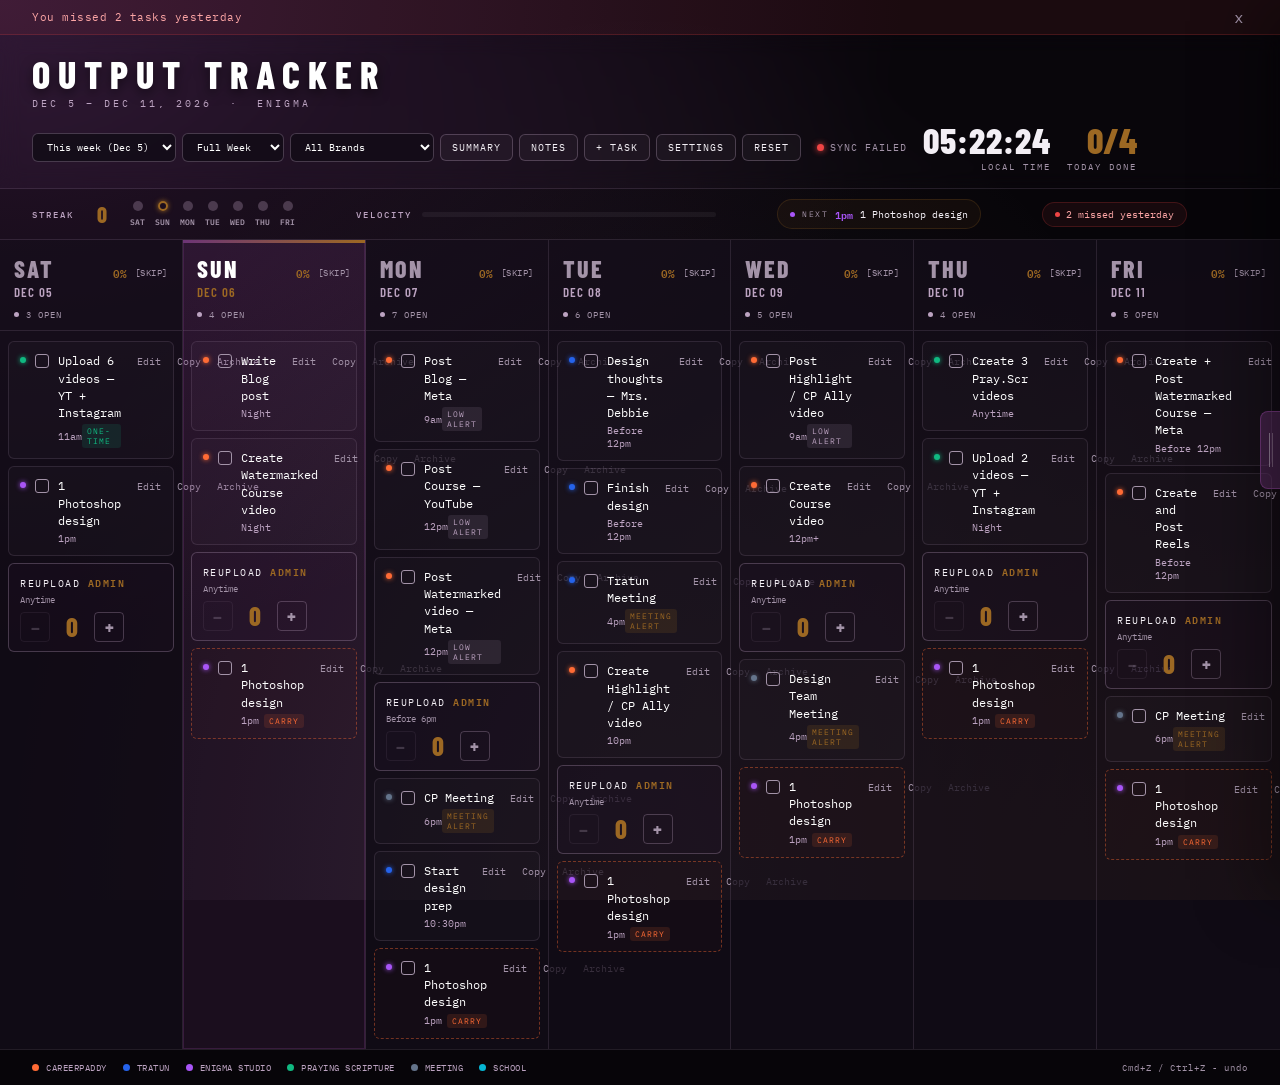
==== commit 584b58ee: "Updated Alarm system" ====
--- a/index.html
+++ b/index.html
@@ -36,11 +36,6 @@
           <option value="meet">Meetings</option>
           <option value="school">School</option>
         </select>
-        <select class="select-dropdown" id="meetingOffsetConfig">
-          <option value="20">Meet Alert: 20m</option>
-          <option value="15">Meet Alert: 15m</option>
-          <option value="30">Meet Alert: 30m</option>
-        </select>
         <button class="action-btn" id="summaryViewToggleBtn">Summary</button>
         <button class="action-btn" id="weeklyNotesBtn">Notes</button>
         <button class="action-btn" id="addTaskBtn">+ Task</button>
@@ -205,6 +200,12 @@
         <option value="production">Production Task (Carries Forward)</option>
         <option value="time-anchored">Time-Anchored (Stays Behind)</option>
       </select>
+      <select id="modAlertPriority">
+        <option value="auto">Alert: Auto</option>
+        <option value="none">Alert: None</option>
+        <option value="low">Alert: Low Priority</option>
+        <option value="high">Alert: High Priority</option>
+      </select>
       <input type="text" id="modText" placeholder="Task description">
       <input type="text" id="modTime" placeholder="Time (e.g. 4pm, 11am)">
       <label class="modal-checkbox-row">
--- a/styles.css
+++ b/styles.css
@@ -269,6 +269,10 @@
     .one-time-tag  { display:inline-block; font-size:8px; letter-spacing:1px; text-transform:uppercase; color:var(--pray);   background:rgba(16,185,129,0.12); padding:2px 5px; border-radius:3px; }
     .carry-tag     { display:inline-block; font-size:8px; letter-spacing:1px; text-transform:uppercase; color:var(--cp);     background:rgba(255,107,53,0.12); padding:2px 5px; border-radius:3px; }
     .recurring-tag { display:inline-block; font-size:8px; letter-spacing:1px; text-transform:uppercase; color:var(--tratun); background:rgba(37,99,235,0.12);  padding:2px 5px; border-radius:3px; }
+    .alert-tag { display:inline-block; font-size:8px; letter-spacing:1px; text-transform:uppercase; padding:2px 5px; border-radius:3px; }
+    .alert-tag.meeting { color:var(--accent-gold); background:rgba(156,104,35,0.16); }
+    .alert-tag.high { color:#FCA5A5; background:rgba(239,68,68,0.14); }
+    .alert-tag.low { color:var(--accent-lavender); background:rgba(188,163,193,0.12); }
 
     .delete-task-btn { color:var(--muted); cursor:pointer; font-size:14px; font-weight:800; line-height:1; padding:0 4px; transition:color 0.15s; flex-shrink:0; }
     .delete-task-btn:hover { color:var(--action-pink); }
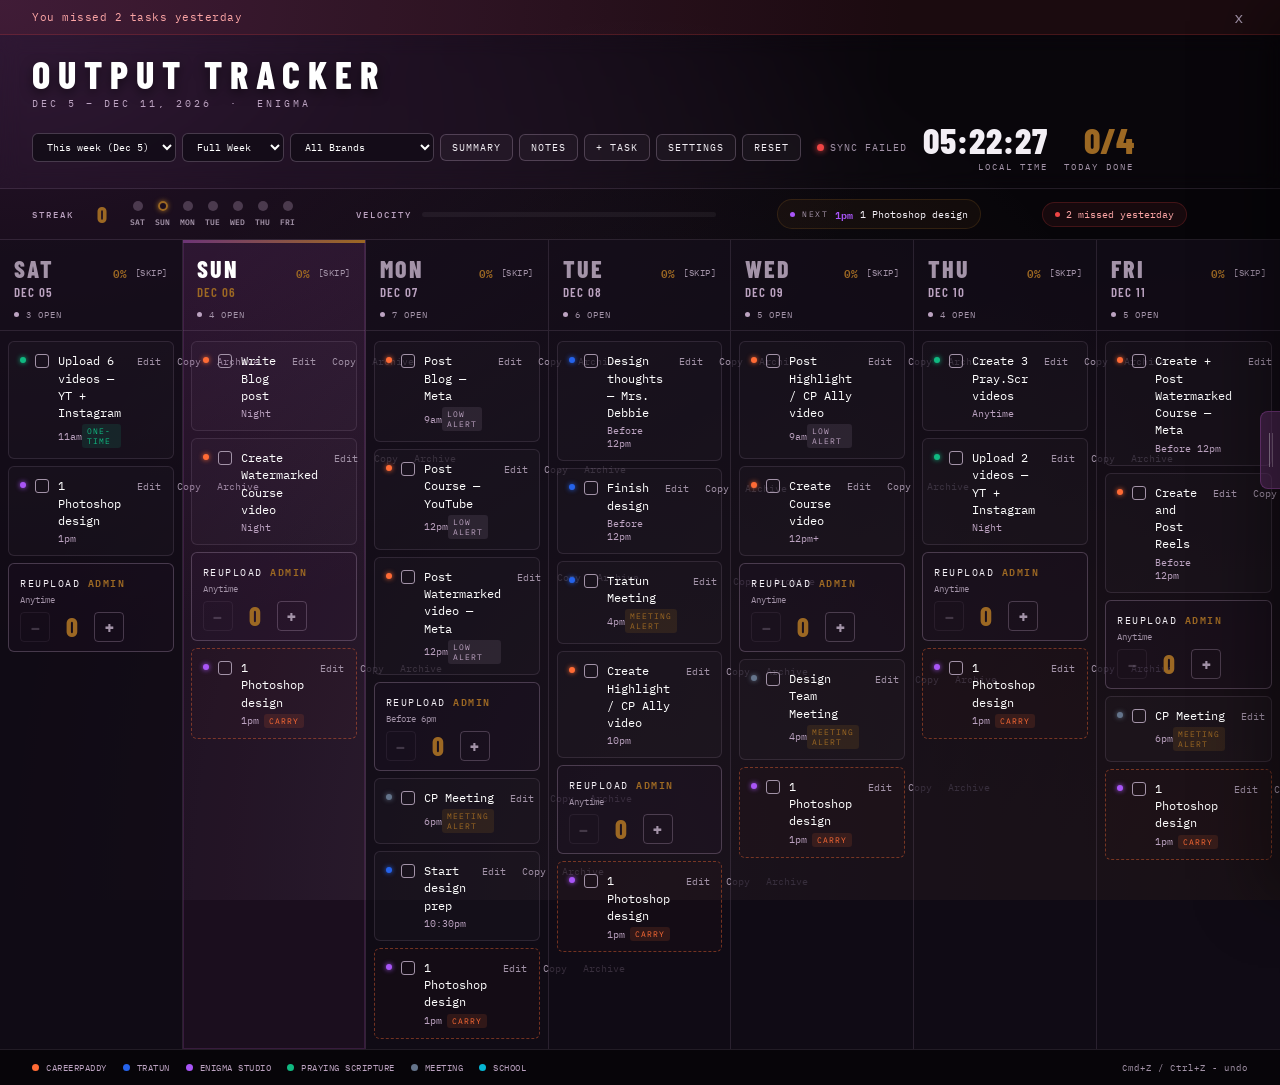
==== commit 6c8dc863: "Alarm system updated (ntfy)" ====
--- a/index.html
+++ b/index.html
@@ -235,6 +235,18 @@
         <button class="action-btn danger" id="clearQueueBtn">Clear Offline Queue</button>
       </div>
       <div class="settings-section">
+        <div class="settings-label">ntfy Alerts</div>
+        <div class="settings-copy">Enter your ntfy topic name to send the same task alarms to your phone and PC.</div>
+        <input type="text" id="ntfyTopicInput" placeholder="ntfy topic name">
+        <label class="modal-checkbox-row">
+          <input type="checkbox" id="ntfyEnabledInput"> Send alerts to ntfy
+        </label>
+        <div class="settings-button-row">
+          <button class="action-btn" id="saveNtfySettingsBtn">Save ntfy Settings</button>
+          <button class="action-btn" id="testNtfyBtn">Test ntfy</button>
+        </div>
+      </div>
+      <div class="settings-section">
         <div class="settings-label">Archive Bin</div>
         <div class="settings-copy">Archived tasks are hidden from the tracker but can be restored here.</div>
         <div class="archive-list" id="archiveList"></div>
--- a/styles.css
+++ b/styles.css
@@ -619,6 +619,8 @@
     .settings-label { color:var(--accent-lavender); font-size:9px; letter-spacing:1.4px; text-transform:uppercase; }
     .settings-value { color:#fff; font-size:12px; line-height:1.45; }
     .settings-copy { color:var(--muted); font-size:11px; line-height:1.55; }
+    .settings-button-row { display:flex; gap:8px; flex-wrap:wrap; }
+    .settings-button-row .action-btn { flex:1; min-width:140px; }
     .archive-list { display:flex; flex-direction:column; gap:9px; max-height:220px; overflow-y:auto; }
     .archive-empty { color:var(--muted); font-size:11px; font-style:italic; }
     .archive-row {
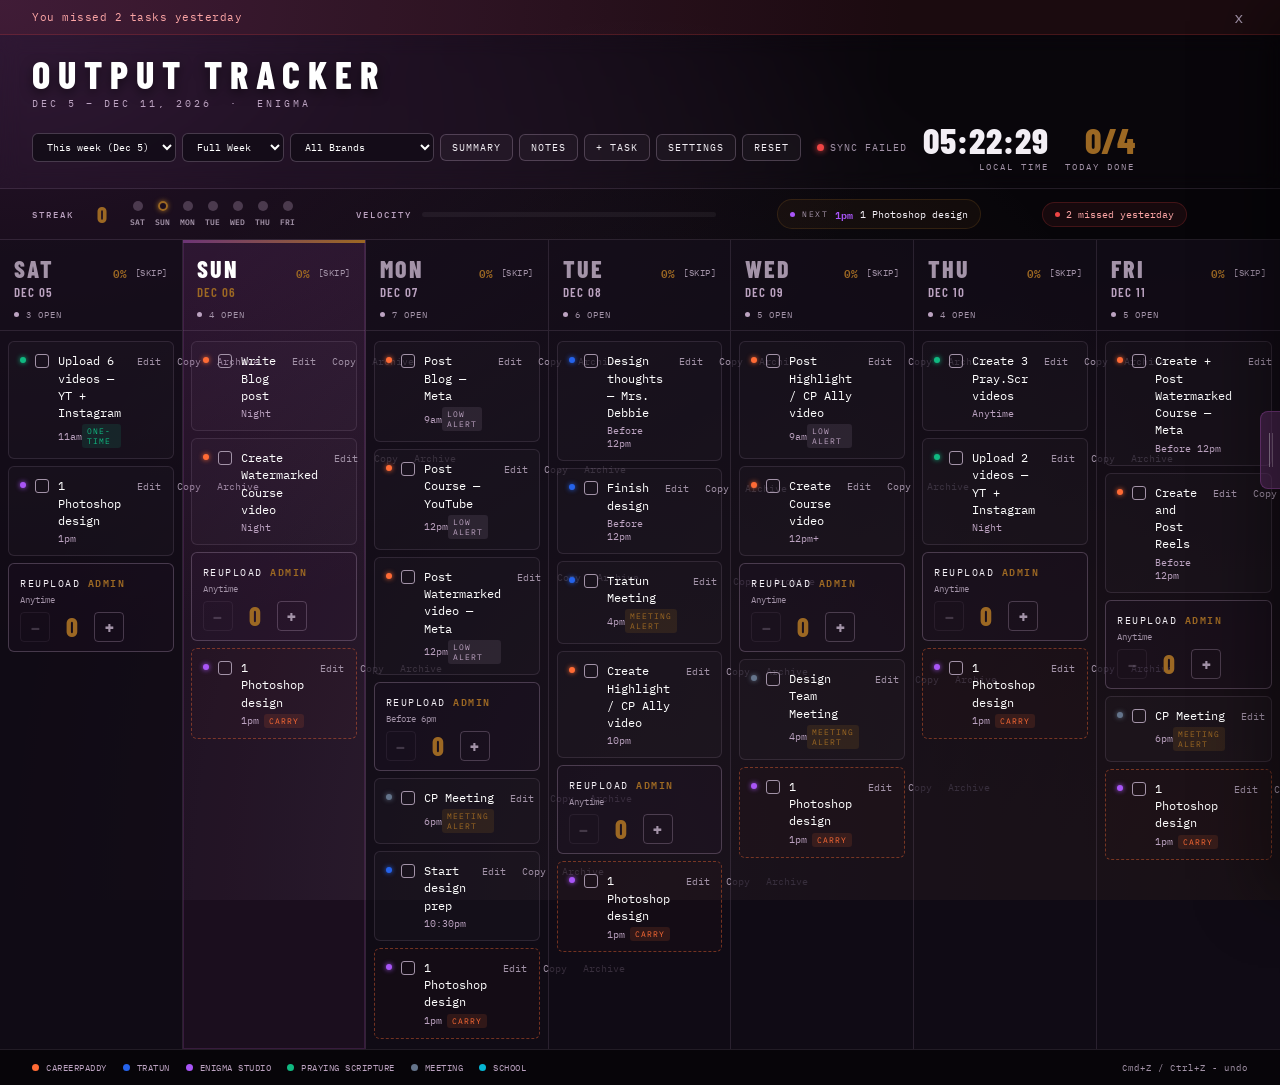
==== commit 0b47c4f7: "Correct mistake" ====
--- a/index.html
+++ b/index.html
@@ -235,18 +235,6 @@
         <button class="action-btn danger" id="clearQueueBtn">Clear Offline Queue</button>
       </div>
       <div class="settings-section">
-        <div class="settings-label">ntfy Alerts</div>
-        <div class="settings-copy">Enter your ntfy topic name to send the same task alarms to your phone and PC.</div>
-        <input type="text" id="ntfyTopicInput" placeholder="ntfy topic name">
-        <label class="modal-checkbox-row">
-          <input type="checkbox" id="ntfyEnabledInput"> Send alerts to ntfy
-        </label>
-        <div class="settings-button-row">
-          <button class="action-btn" id="saveNtfySettingsBtn">Save ntfy Settings</button>
-          <button class="action-btn" id="testNtfyBtn">Test ntfy</button>
-        </div>
-      </div>
-      <div class="settings-section">
         <div class="settings-label">Archive Bin</div>
         <div class="settings-copy">Archived tasks are hidden from the tracker but can be restored here.</div>
         <div class="archive-list" id="archiveList"></div>
--- a/styles.css
+++ b/styles.css
@@ -619,8 +619,6 @@
     .settings-label { color:var(--accent-lavender); font-size:9px; letter-spacing:1.4px; text-transform:uppercase; }
     .settings-value { color:#fff; font-size:12px; line-height:1.45; }
     .settings-copy { color:var(--muted); font-size:11px; line-height:1.55; }
-    .settings-button-row { display:flex; gap:8px; flex-wrap:wrap; }
-    .settings-button-row .action-btn { flex:1; min-width:140px; }
     .archive-list { display:flex; flex-direction:column; gap:9px; max-height:220px; overflow-y:auto; }
     .archive-empty { color:var(--muted); font-size:11px; font-style:italic; }
     .archive-row {
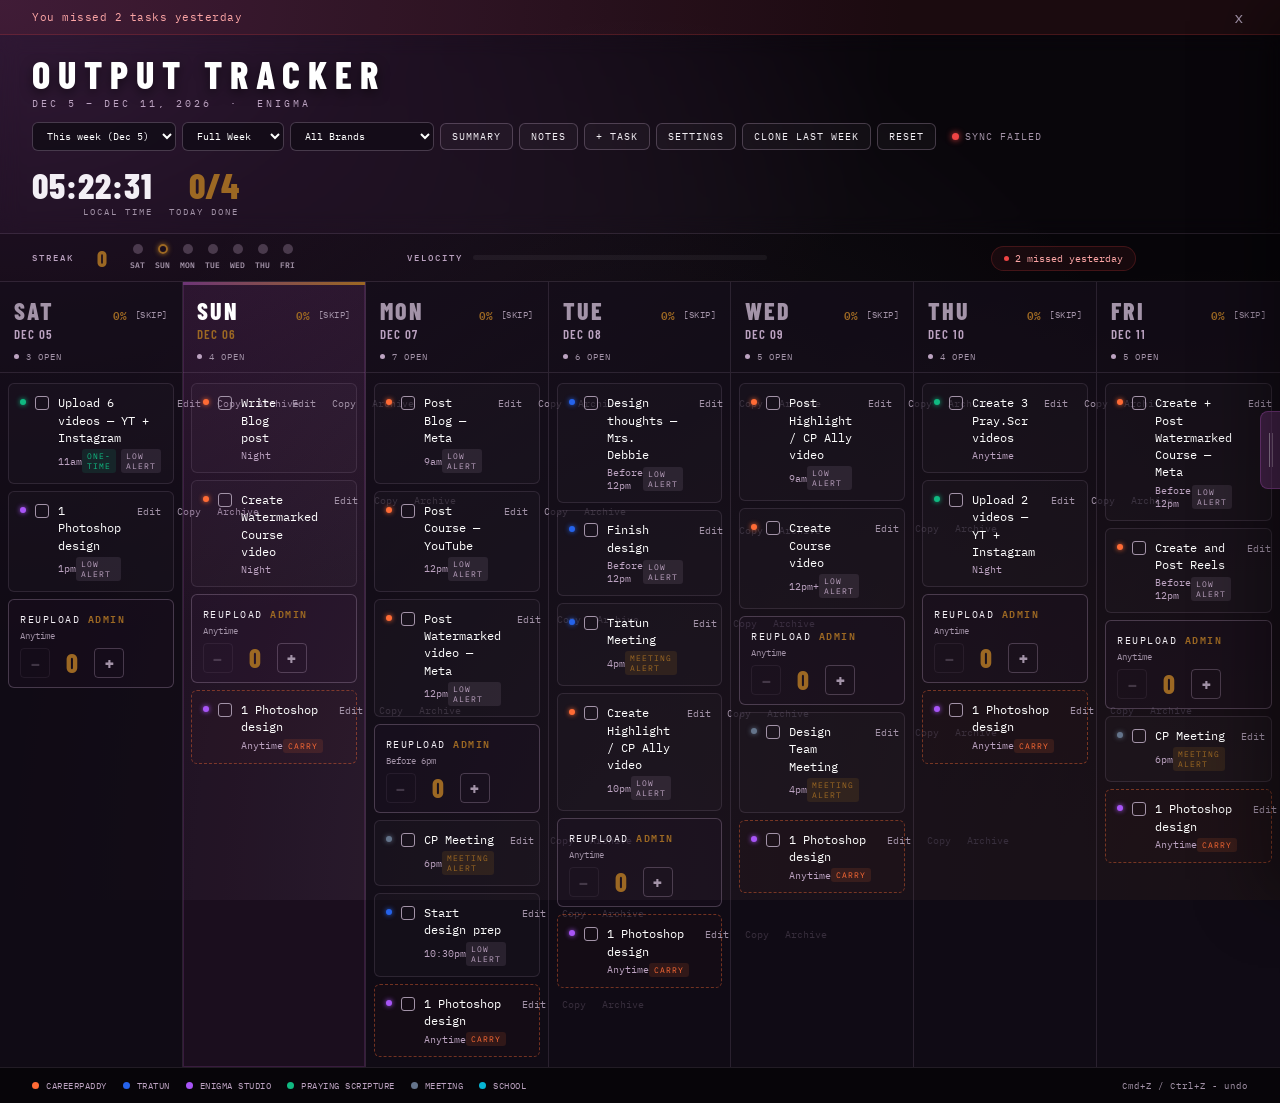
==== commit 8391a35b: "feat: add Clone Last Week button to tracker UI and sync latest notifications script" ====
--- a/index.html
+++ b/index.html
@@ -40,6 +40,7 @@
         <button class="action-btn" id="weeklyNotesBtn">Notes</button>
         <button class="action-btn" id="addTaskBtn">+ Task</button>
         <button class="action-btn" id="settingsBtn">Settings</button>
+        <button class="action-btn" id="cloneLastWeekBtn">Clone Last Week</button>
         <button class="action-btn danger" id="resetBtn">Reset</button>
       </div>
       <div class="sync-indicator">
--- a/styles.css
+++ b/styles.css
@@ -234,6 +234,9 @@
     }
     .task-item:hover { border-color:var(--border-light); background:rgba(255,255,255,0.04); }
     .task-item.done { opacity:0.22; }
+    .task-item.needs-revision { opacity:1; }
+    .task-item.needs-revision .task-text { text-decoration:none; color:var(--text); }
+    .task-item.done.needs-revision { border-left:2px solid var(--sync-pending); padding-left:8px; }
     .task-item.carry-forward-derived { border-style:dashed; border-color:rgba(255,107,53,0.4); background:rgba(255,107,53,0.02); }
     .task-item[draggable="true"] { cursor:grab; }
     .task-item.drag-over { border-color:var(--accent-lavender); background:rgba(109,53,118,0.15); }
@@ -268,6 +271,7 @@
     .task-badges { display:flex; gap:5px; align-items:center; }
     .one-time-tag  { display:inline-block; font-size:8px; letter-spacing:1px; text-transform:uppercase; color:var(--pray);   background:rgba(16,185,129,0.12); padding:2px 5px; border-radius:3px; }
     .carry-tag     { display:inline-block; font-size:8px; letter-spacing:1px; text-transform:uppercase; color:var(--cp);     background:rgba(255,107,53,0.12); padding:2px 5px; border-radius:3px; }
+    .revision-tag  { display:inline-block; font-size:8px; letter-spacing:1px; text-transform:uppercase; color:var(--sync-pending); background:rgba(245,158,11,0.14); padding:2px 5px; border-radius:3px; }
     .recurring-tag { display:inline-block; font-size:8px; letter-spacing:1px; text-transform:uppercase; color:var(--tratun); background:rgba(37,99,235,0.12);  padding:2px 5px; border-radius:3px; }
     .alert-tag { display:inline-block; font-size:8px; letter-spacing:1px; text-transform:uppercase; padding:2px 5px; border-radius:3px; }
     .alert-tag.meeting { color:var(--accent-gold); background:rgba(156,104,35,0.16); }
@@ -291,9 +295,16 @@
     }
     .task-action-btn:hover { color:#fff; border-color:var(--border-light); background:rgba(255,255,255,0.05); }
     .task-action-btn.danger:hover { color:var(--action-pink); border-color:rgba(244,114,182,0.45); }
+    .task-action-btn.revision-flag { color:var(--sync-pending); border-color:rgba(245,158,11,0.3); }
+    .task-action-btn.revision-flag:hover { color:var(--sync-pending); border-color:rgba(245,158,11,0.6); }
+    .task-action-btn.revision-flag.active { background:rgba(245,158,11,0.14); }
 
     .task-notes-drawer { max-height:0; overflow:hidden; transition:max-height 0.22s cubic-bezier(0.4,0,0.2,1); }
     .task-notes-drawer.open { max-height:100px; }
+    .task-notes-drawer.open.has-revision-time { max-height:148px; }
+    .revision-time-field { width:100%; background:rgba(245,158,11,0.08); border:1px solid rgba(245,158,11,0.3); border-radius:4px; color:var(--sync-pending); font-family:inherit; font-size:11px; padding:6px 8px; margin-top:8px; outline:none; }
+    .revision-time-field:focus { border-color:var(--sync-pending); }
+    .revision-time-field::placeholder { color:rgba(245,158,11,0.5); }
     .task-notes-field { width:100%; background:rgba(0,0,0,0.4); border:1px solid var(--border); border-radius:4px; color:var(--accent-lavender); font-family:inherit; font-size:11px; padding:6px 8px; margin-top:8px; outline:none; resize:none; }
     .task-notes-field:focus { border-color:var(--accent-purple); }
 
@@ -341,6 +352,7 @@
       right:0;
       width:min(420px,100vw);
       height:100vh;
+      height:100dvh;
       background:rgba(20,16,26,0.98);
       border-left:1px solid var(--border-light);
       box-shadow:-22px 0 60px rgba(0,0,0,0.34);
@@ -351,6 +363,7 @@
       flex-direction:column;
       padding:22px;
       gap:16px;
+      overflow-y:auto;
     }
     .weekly-notes-drawer.open { transform:translateX(0); }
     .weekly-notes-head {
@@ -707,6 +720,13 @@
       .footer-left { gap:10px; }
       .footer-hint { width:100%; }
       .missed-banner { padding:8px 16px; }
+      .notes-drawer-handle { width:30px; height:90px; }
+      .notes-drawer-handle span { height:38px; }
+      .weekly-notes-drawer { padding:16px; gap:12px; }
+      .weekly-notes-title { font-size:22px; }
+      .weekly-notes-input { min-height:160px; }
+      .notes-capture-actions { gap:8px; }
+      .notes-suggestion-meta { grid-template-columns:1fr; }
     }
 
     @media (max-width:420px) {
@@ -722,4 +742,10 @@
         justify-content:space-between;
         white-space:normal;
       }
+      .weekly-notes-drawer { padding:14px; }
+      .weekly-notes-head { padding-bottom:10px; }
+      .weekly-notes-title { font-size:19px; }
+      .notes-capture-actions { grid-template-columns:1fr; }
+      .notes-save-btn,.notes-extract-btn { padding:12px 10px; }
+      .notes-brand-chip { font-size:9px; padding:6px 10px; }
     }
